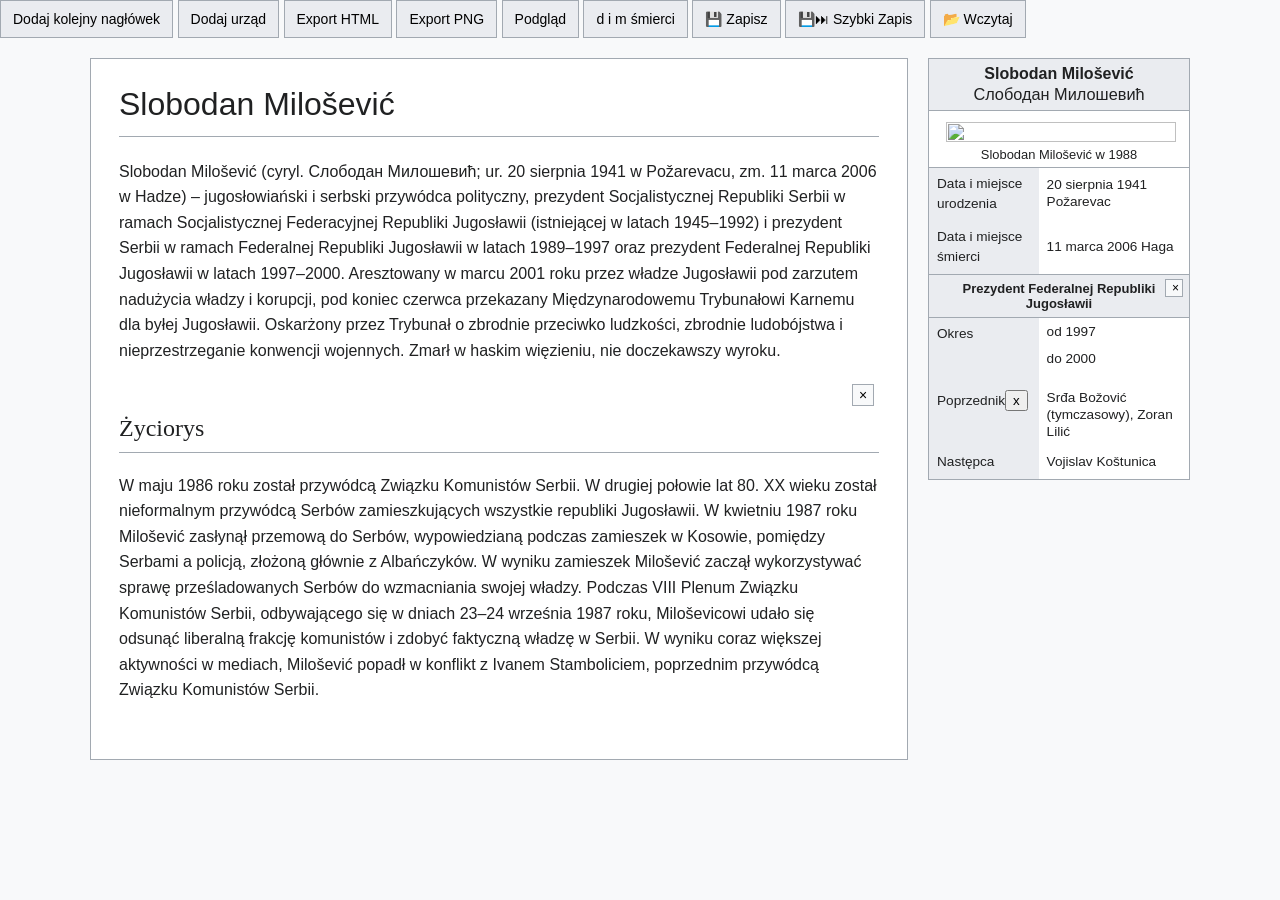
==== index.html @ a5c66182 "Update index.html" ====
<head>
    <link rel="stylesheet" href="style.css">
    <script src="script.js" defer></script>
    <script src="https://html2canvas.hertzen.com/dist/html2canvas.min.js"></script>
</head>
<body spellcheck="false">
    <button id="addSectionBtn" class="side-btn">Dodaj kolejny nagłówek</button>
    <button id="addOffice" class="side-btn">Dodaj urząd</button>
    <button class="side-btn" onclick="exportHTML()">Export HTML</button>
    <button class="side-btn" onclick="exportPNG()">Export PNG</button>
    <button class="side-btn" id="previewBtn">Podgląd</button>
    <button id="removeDeath" class="side-btn toggle-death">d i m śmierci</button>
    <button class="side-btn" onclick="saveProject()">💾 Zapisz</button>
    <button class="side-btn" onclick="quickSave()">💾⏭ Szybki Zapis</button>
    <button class="side-btn" id="loadBtn" onclick="openExplorer()">📂 Wczytaj</button>
    <button id="exitPreviewBtn" class="hidden">
        ✖ Wyjdź z podglądu
    </button>
    <div id="toolbar" class="toolbar hidden">
                <button onclick="format('bold')">B</button>
                <button onclick="format('italic')">I</button>
                <button onclick="formatBlock('h3')">H3</button>
                <button onclick="openLinks()">🔗</button>
    </div>
        <div id="explorer" class="explorer hidden">
            <div class="explorer-header">
                Projekty
                <button onclick="closeExplorer()">✖</button>
            </div>

            <div id="explorerList"></div>
    </div>
    <div class="page">

        <div class="article">
            <h1 contenteditable="true">Slobodan Milošević</h1>
            <p contenteditable="true" class="tresc">Slobodan Milošević (cyryl. Слободан Милошевић; ur. 20 sierpnia 1941 w Požarevacu, zm. 11 marca 2006 w Hadze) – jugosłowiański i serbski przywódca polityczny, prezydent Socjalistycznej Republiki Serbii w ramach Socjalistycznej Federacyjnej Republiki Jugosławii (istniejącej w latach 1945–1992) i prezydent Serbii w ramach Federalnej Republiki Jugosławii w latach 1989–1997 oraz prezydent Federalnej Republiki Jugosławii w latach 1997–2000. Aresztowany w marcu 2001 roku przez władze Jugosławii pod zarzutem nadużycia władzy i korupcji, pod koniec czerwca przekazany Międzynarodowemu Trybunałowi Karnemu dla byłej Jugosławii. Oskarżony przez Trybunał o zbrodnie przeciwko ludzkości, zbrodnie ludobójstwa i nieprzestrzeganie konwencji wojennych. Zmarł w haskim więzieniu, nie doczekawszy wyroku.</p>
            <div class="section">
                <button class="delete-btn">×</button>

                <h2 contenteditable="true">Życiorys</h2>
                <p contenteditable="true">
                    W maju 1986 roku został przywódcą Związku Komunistów Serbii. W drugiej połowie lat 80. XX wieku został nieformalnym przywódcą Serbów zamieszkujących wszystkie republiki Jugosławii. W kwietniu 1987 roku Milošević zasłynął przemową do Serbów, wypowiedzianą podczas zamieszek w Kosowie, pomiędzy Serbami a policją, złożoną głównie z Albańczyków. W wyniku zamieszek Milošević zaczął wykorzystywać sprawę prześladowanych Serbów do wzmacniania swojej władzy. Podczas VIII Plenum Związku Komunistów Serbii, odbywającego się w dniach 23–24 września 1987 roku, Miloševicowi udało się odsunąć liberalną frakcję komunistów i zdobyć faktyczną władzę w Serbii. W wyniku coraz większej aktywności w mediach, Milošević popadł w konflikt z Ivanem Stamboliciem, poprzednim przywódcą Związku Komunistów Serbii.</p>
            </div>
        </div>
        
        <div class="infobox">
            <table>
                <tr><th colspan="2" contenteditable="true" class="infobox-title">Slobodan Milošević<div class="infobox-subtitle" contenteditable="true">Слободан Милошевић</div></th></tr>
                <tr><th colspan="2"><div class="thumbinfo"><img class="thumbinfo infobox-img" src="https://upload.wikimedia.org/wikipedia/commons/thumb/9/91/Stevan_Kragujevi%C4%87%2C_Slobodan_Milo%C5%A1evi%C4%87%2C_portret.jpg/960px-Stevan_Kragujevi%C4%87%2C_Slobodan_Milo%C5%A1evi%C4%87%2C_portret.jpg"></div><div class="captioninfo" contenteditable="true">Slobodan Milošević w 1988</div></th></tr>
                <tr><td class="infoleft ifirst">Data i miejsce urodzenia</td><td contenteditable="true" class="inforight ifirst">20 sierpnia 1941 Požarevac</td></tr>
                <tr class="death-content"><td class="infoleft">Data i miejsce śmierci</td><td contenteditable="true" class="inforight">11 marca 2006 Haga</td></tr>
                <tbody class="office-group">
                    <tr>
                        <td contenteditable="true" colspan="2" class="infobox-role">
                            Prezydent Federalnej Republiki Jugosławii
                            <button class="remove-office">×</button>
                        </td>
                    </tr>

                    <tr>
                        <td class="infoleft">Okres</td>
                        <td class="inforight" contenteditable="true">
                            od 1997
                            <div class="inforight" contenteditable="true">do 2000</div>
                        </td>
                    </tr>
                    <tr class="poprzednik">
                        <td class="infoleft">Poprzednik<button class="toggle-predecessor">x</button></td>
                        <td class="inforight" contenteditable="true">Srđa Božović (tymczasowy), Zoran Lilić</td>
                    </tr>
                    <tr>
                        <td class="infoleft">Następca</td>
                        <td class="inforight" contenteditable="true">Vojislav Koštunica</td>
                    </tr>
            </tbody>
            </table>
        </div>
    </div>
    <input type="file" id="imgInput" accept="image/*" hidden>
</body>
---- style.css ----
body {
    margin: 0;
    font-family: sans-serif;
    background: #f8f9fa;
    color: #202122;
    line-height: 1.6;
}

/* Layout */
.page {
    max-width: 1100px;
    margin: 20px auto;
    padding: 0 20px;
    display: flex;
    gap: 20px;
    align-items: flex-start;
}

/* Article */
.article {
    flex: 1;
    width: 500px;
    background: #fff;
    padding: 20px 28px;
    border: 1px solid #a2a9b1;
    min-width: 0;
}

/* Title */
.article h1 {
    font-size: 32px;
    font-weight: normal;
    border-bottom: 1px solid #a2a9b1;
    padding-bottom: 6px;
    margin-top: 0;
}

/* Sections */
.article h2 {
    font-family: "Linux Libertine", Georgia, Times;
    font-size: 24px;
    font-weight: normal;
    border-bottom: 1px solid #a2a9b1;
    margin-top: 30px;
    padding-bottom: 4px;
}

/* Links */
a {
    color: #0645ad;
    text-decoration: none;
}

a:hover {
    text-decoration: underline;
}

/* TOC */
.toc {
    background: #f8f9fa;
    border: 1px solid #a2a9b1;
    display: inline-block;
    padding: 10px 14px;
    font-size: 14px;
}

/* Infobox */
.infobox {
    width: 260px;
    background: #fff;
    border: 1px solid #a2a9b1;
    font-size: 14px;
    flex-shrink: 0;
}

.infobox table {
    width: 100%;
    border-collapse: collapse;
}

/* TITLE INFBOXA (szary pasek) */
.infobox-title {
    background: #eaecf0;
    text-align: center;
    font-size: 16px;
    font-weight: bold;
    padding: 6px;
    border-bottom: 1px solid #a2a9b1;
}

/* komórki */
.infobox td {
    padding: 6px 8px;
    background: #fff;
}

/* obrazek w infoboxie */
.image-cell {
    padding: 0;
    text-align: center;
    background: #fff;
}

.infobox img {
    width: 100%;
    display: block;
    cursor: pointer;
}

/* podpis zdjęcia */
.captioninfo {
    font-family: sans-serif;
    font-size: 12.92px;
    color: #202122;
    padding: 4px 6px;
    font-weight: normal;
}

/* Responsive */
@media (max-width: 900px) {
    .page {
        flex-direction: column;
    }

    .infobox {
        width: 100%;
    }
}

.infobox th.infobox-title {
    background: #eaecf0 !important;
    text-align: center;
    font-size: 16px;
    font-weight: bold;
    padding: 6px;
    border-bottom: 1px solid #a2a9b1;
}
.infobox-title {
    background: #eaecf0;
    text-align: center;
    font-size: 16.32px;
    font-weight: bold;
    padding: 6px;
    border-bottom: 1px solid #a2a9b1;
}

.infobox-subtitle {
    font-size: 16.32px;
    font-weight: normal;
    margin-top: 2px;
    color: #202122;
}
.infoleft {
    vertical-align: top;
    line-height: 1.5;
    font-size: 13.6px;
    background: #eaecf0 !important;
}
.inforight {
    font-size: 13.6px;
    margin-top: 10px;
    margin-bottom: 10px;
    line-height: 1.25;
}
.ifirst {
    border-top: 1px solid #a2a9b1;
}
.thumbinfo {
    width: 230px;

    background: #fff;

    padding: 0px; /* TO robi „białe pole” */
    margin-left: 8px;
    margin-right: 20px;
    margin-top: 10px;
    margin-bottom: 1px;
}

.thumbinfo img {
    width: 100%;
    height: auto;
    display: block;
}
.infobox-role {
    background: #eaecf0 !important;
    text-align: center;
    font-weight: bold;
    font-size: 13px;
    padding: 6px;
    border-top: 1px solid #a2a9b1;
    border-bottom: 1px solid #a2a9b1;
}
.podpistd {
    border-top: 1px solid #a2a9b1;
    border-bottom: 1px solid #a2a9b1;
}
.tresc {
    font-size: 16px;
    font-family: sans-serif;
    margin: 8px 0px 16px;
}
.toolbar {
    position: absolute;
    background: #fff;
    border: 1px solid #a2a9b1;
    padding: 4px;
    display: flex;
    gap: 5px;
    z-index: 9999;
}

.hidden {
    display: none;
}
.side-btn {
    padding: 10px 12px;
    background: #eaecf0;
    border: 1px solid #a2a9b1;
    cursor: pointer;
    font-size: 14px;
}

.side-btn:hover {
    background: #dfe3e8;
}
.section {
    position: relative;
    margin-bottom: 20px;
    overflow: auto;
    position: relative;
}

.delete-btn {
    position: absolute;
    top: 5px;
    right: 5px;

    width: 22px;
    height: 22px;

    border: 1px solid #a2a9b1;
    background: #f8f9fa;
    cursor: pointer;

    font-size: 14px;
    line-height: 18px;
}

.delete-btn:hover {
    background: #e6e6e6;
}
.infobox-role {
    position: relative;
}

.remove-office {
    position: absolute;
    right: 6px;
    top: 4px;

    width: 18px;
    height: 18px;

    border: 1px solid #a2a9b1;
    background: #f8f9fa;
    cursor: pointer;
    font-size: 12px;
}

.remove-office:hover {
    background: #e6e6e6;
}
.thumb {
    float: right;
    width: 260px;
    margin: 0 0 12px 16px;
    background: #f8f9fa;
    border: 1px solid #a2a9b1;
    padding: 4px;
}
.thumb img {
    width: 100%;
    height: auto;
    display: block;
}
.caption {
    font-size: 14.144px;
    line-height: 1.2;
    text-align: left;

    padding-top: 3px;
    color: #202122;
}
.editable-img {
    cursor: pointer;
}
.add-img-btn {
    display: block;
    margin-top: 10px;

    background: #eaecf0;
    border: 1px solid #a2a9b1;
    cursor: pointer;
    font-size: 12px;
}

.add-img-btn:hover {
    background: #dfe3e8;
}
.export-hide {
    display: none !important;
}
.export-mode {
    display: none !important;
}
.hidden-death {
    display: none;
}
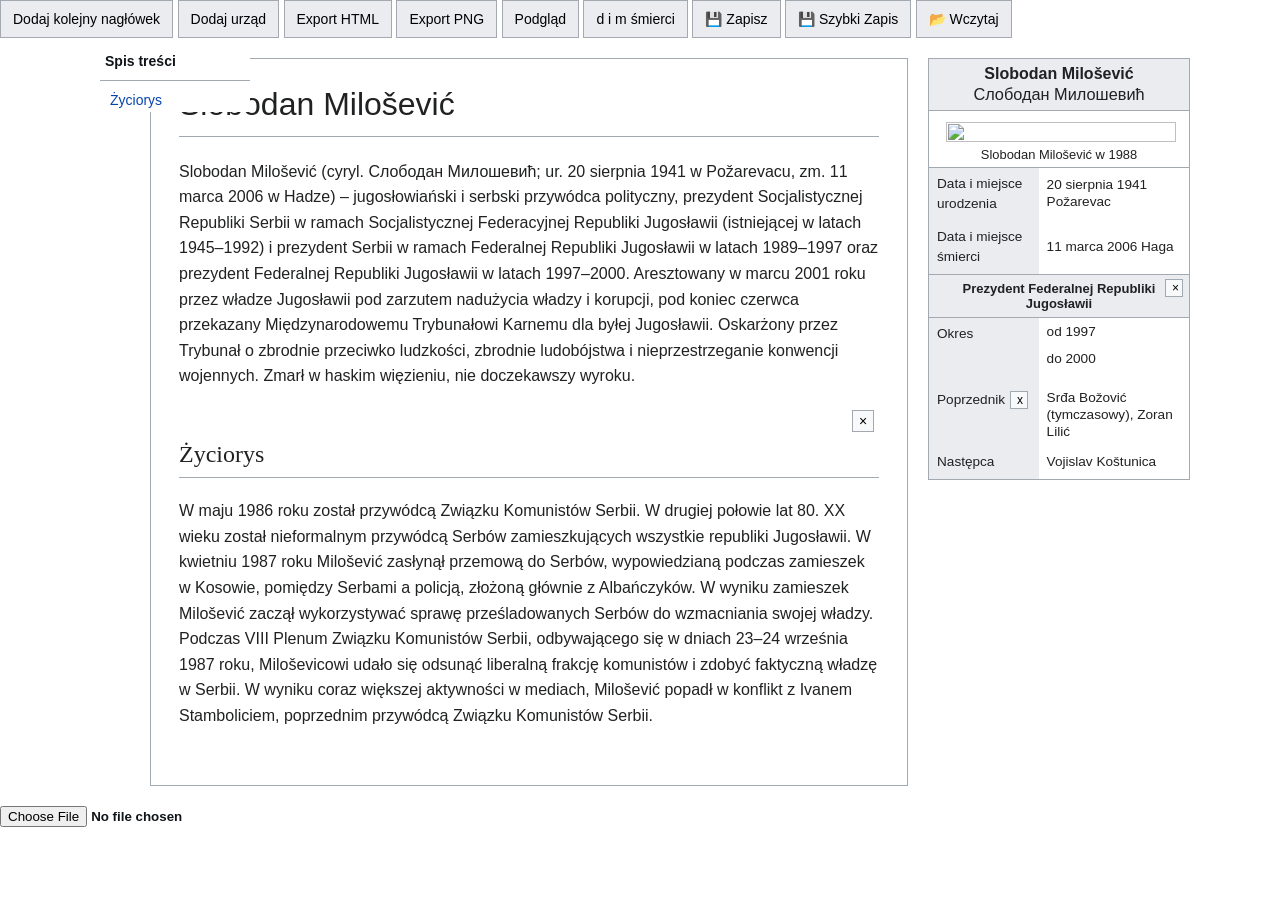
==== commit c2642f62: "Add files via upload" ====
--- a/index.html
+++ b/index.html
@@ -1,81 +1,92 @@
-<head>
-    <link rel="stylesheet" href="style.css">
-    <script src="script.js" defer></script>
-    <script src="https://html2canvas.hertzen.com/dist/html2canvas.min.js"></script>
-</head>
-<body spellcheck="false">
-    <button id="addSectionBtn" class="side-btn">Dodaj kolejny nagłówek</button>
-    <button id="addOffice" class="side-btn">Dodaj urząd</button>
-    <button class="side-btn" onclick="exportHTML()">Export HTML</button>
-    <button class="side-btn" onclick="exportPNG()">Export PNG</button>
-    <button class="side-btn" id="previewBtn">Podgląd</button>
-    <button id="removeDeath" class="side-btn toggle-death">d i m śmierci</button>
-    <button class="side-btn" onclick="saveProject()">💾 Zapisz</button>
-    <button class="side-btn" onclick="quickSave()">💾⏭ Szybki Zapis</button>
-    <button class="side-btn" id="loadBtn" onclick="openExplorer()">📂 Wczytaj</button>
-    <button id="exitPreviewBtn" class="hidden">
-        ✖ Wyjdź z podglądu
-    </button>
-    <div id="toolbar" class="toolbar hidden">
-                <button onclick="format('bold')">B</button>
-                <button onclick="format('italic')">I</button>
-                <button onclick="formatBlock('h3')">H3</button>
-                <button onclick="openLinks()">🔗</button>
-    </div>
-        <div id="explorer" class="explorer hidden">
-            <div class="explorer-header">
-                Projekty
-                <button onclick="closeExplorer()">✖</button>
-            </div>
-
-            <div id="explorerList"></div>
-    </div>
-    <div class="page">
-
-        <div class="article">
-            <h1 contenteditable="true">Slobodan Milošević</h1>
-            <p contenteditable="true" class="tresc">Slobodan Milošević (cyryl. Слободан Милошевић; ur. 20 sierpnia 1941 w Požarevacu, zm. 11 marca 2006 w Hadze) – jugosłowiański i serbski przywódca polityczny, prezydent Socjalistycznej Republiki Serbii w ramach Socjalistycznej Federacyjnej Republiki Jugosławii (istniejącej w latach 1945–1992) i prezydent Serbii w ramach Federalnej Republiki Jugosławii w latach 1989–1997 oraz prezydent Federalnej Republiki Jugosławii w latach 1997–2000. Aresztowany w marcu 2001 roku przez władze Jugosławii pod zarzutem nadużycia władzy i korupcji, pod koniec czerwca przekazany Międzynarodowemu Trybunałowi Karnemu dla byłej Jugosławii. Oskarżony przez Trybunał o zbrodnie przeciwko ludzkości, zbrodnie ludobójstwa i nieprzestrzeganie konwencji wojennych. Zmarł w haskim więzieniu, nie doczekawszy wyroku.</p>
-            <div class="section">
-                <button class="delete-btn">×</button>
-
-                <h2 contenteditable="true">Życiorys</h2>
-                <p contenteditable="true">
-                    W maju 1986 roku został przywódcą Związku Komunistów Serbii. W drugiej połowie lat 80. XX wieku został nieformalnym przywódcą Serbów zamieszkujących wszystkie republiki Jugosławii. W kwietniu 1987 roku Milošević zasłynął przemową do Serbów, wypowiedzianą podczas zamieszek w Kosowie, pomiędzy Serbami a policją, złożoną głównie z Albańczyków. W wyniku zamieszek Milošević zaczął wykorzystywać sprawę prześladowanych Serbów do wzmacniania swojej władzy. Podczas VIII Plenum Związku Komunistów Serbii, odbywającego się w dniach 23–24 września 1987 roku, Miloševicowi udało się odsunąć liberalną frakcję komunistów i zdobyć faktyczną władzę w Serbii. W wyniku coraz większej aktywności w mediach, Milošević popadł w konflikt z Ivanem Stamboliciem, poprzednim przywódcą Związku Komunistów Serbii.</p>
-            </div>
-        </div>
-        
-        <div class="infobox">
-            <table>
-                <tr><th colspan="2" contenteditable="true" class="infobox-title">Slobodan Milošević<div class="infobox-subtitle" contenteditable="true">Слободан Милошевић</div></th></tr>
-                <tr><th colspan="2"><div class="thumbinfo"><img class="thumbinfo infobox-img" src="https://upload.wikimedia.org/wikipedia/commons/thumb/9/91/Stevan_Kragujevi%C4%87%2C_Slobodan_Milo%C5%A1evi%C4%87%2C_portret.jpg/960px-Stevan_Kragujevi%C4%87%2C_Slobodan_Milo%C5%A1evi%C4%87%2C_portret.jpg"></div><div class="captioninfo" contenteditable="true">Slobodan Milošević w 1988</div></th></tr>
-                <tr><td class="infoleft ifirst">Data i miejsce urodzenia</td><td contenteditable="true" class="inforight ifirst">20 sierpnia 1941 Požarevac</td></tr>
-                <tr class="death-content"><td class="infoleft">Data i miejsce śmierci</td><td contenteditable="true" class="inforight">11 marca 2006 Haga</td></tr>
-                <tbody class="office-group">
-                    <tr>
-                        <td contenteditable="true" colspan="2" class="infobox-role">
-                            Prezydent Federalnej Republiki Jugosławii
-                            <button class="remove-office">×</button>
-                        </td>
-                    </tr>
-
-                    <tr>
-                        <td class="infoleft">Okres</td>
-                        <td class="inforight" contenteditable="true">
-                            od 1997
-                            <div class="inforight" contenteditable="true">do 2000</div>
-                        </td>
-                    </tr>
-                    <tr class="poprzednik">
-                        <td class="infoleft">Poprzednik<button class="toggle-predecessor">x</button></td>
-                        <td class="inforight" contenteditable="true">Srđa Božović (tymczasowy), Zoran Lilić</td>
-                    </tr>
-                    <tr>
-                        <td class="infoleft">Następca</td>
-                        <td class="inforight" contenteditable="true">Vojislav Koštunica</td>
-                    </tr>
-            </tbody>
-            </table>
-        </div>
-    </div>
-    <input type="file" id="imgInput" accept="image/*" hidden>
-</body>
+<head>
+    <link rel="stylesheet" href="style.css">
+    <script src="script.js" defer></script>
+    <script src="https://html2canvas.hertzen.com/dist/html2canvas.min.js"></script>
+    <meta name="wiki-editor-version" content="1.0">
+</head>
+<body spellcheck="false">
+    <button id="addSectionBtn" class="side-btn">Dodaj kolejny nagłówek</button>
+    <button id="addOffice" class="side-btn">Dodaj urząd</button>
+    <button class="side-btn" onclick="exportHTML()">Export HTML</button>
+    <button class="side-btn" onclick="exportPNG()">Export PNG</button>
+    <button class="side-btn" id="previewBtn">Podgląd</button>
+    <button id="removeDeath" class="side-btn toggle-death">d i m śmierci</button>
+    <button class="side-btn" onclick="saveProject()">💾 Zapisz</button>
+    <button class="side-btn" onclick="quickSave()">💾 Szybki Zapis</button>
+    <button class="side-btn" id="loadBtn" onclick="openExplorer()">📂 Wczytaj</button>
+    <button id="exitPreviewBtn" class="hidden">
+        ✖ Wyjdź z podglądu
+    </button>
+    <div id="toolbar" class="toolbar hidden">
+                <button onclick="format('bold')">B</button>
+                <button onclick="format('italic')">I</button>
+                <button onclick="formatBlock('h3')">H3</button>
+                <button onclick="openLinks()">🔗</button>
+    </div>
+        <div id="explorer" class="explorer hidden">
+            <div class="explorer-header">
+                Projekty
+                <button onclick="closeExplorer()">✖</button>
+            </div>
+
+            <div id="explorerList"></div>
+    </div>
+    <div class="page">
+        <div class="layout">
+
+            <div class="page"></div>
+
+            <aside id="toc"><div class="toctitle">Spis treści</div>
+                <div class="pause"></div>
+                <ul id="tocList"></ul>
+            </aside>
+
+        </div>
+        <div class="article">
+            <h1 contenteditable="true">Slobodan Milošević</h1>
+            <p contenteditable="true" class="tresc">Slobodan Milošević (cyryl. Слободан Милошевић; ur. 20 sierpnia 1941 w Požarevacu, zm. 11 marca 2006 w Hadze) – jugosłowiański i serbski przywódca polityczny, prezydent Socjalistycznej Republiki Serbii w ramach Socjalistycznej Federacyjnej Republiki Jugosławii (istniejącej w latach 1945–1992) i prezydent Serbii w ramach Federalnej Republiki Jugosławii w latach 1989–1997 oraz prezydent Federalnej Republiki Jugosławii w latach 1997–2000. Aresztowany w marcu 2001 roku przez władze Jugosławii pod zarzutem nadużycia władzy i korupcji, pod koniec czerwca przekazany Międzynarodowemu Trybunałowi Karnemu dla byłej Jugosławii. Oskarżony przez Trybunał o zbrodnie przeciwko ludzkości, zbrodnie ludobójstwa i nieprzestrzeganie konwencji wojennych. Zmarł w haskim więzieniu, nie doczekawszy wyroku.</p>
+            <div class="section">
+                <button class="delete-btn">×</button>
+
+                <h2 contenteditable="true">Życiorys</h2>
+                <p contenteditable="true">
+                    W maju 1986 roku został przywódcą Związku Komunistów Serbii. W drugiej połowie lat 80. XX wieku został nieformalnym przywódcą Serbów zamieszkujących wszystkie republiki Jugosławii. W kwietniu 1987 roku Milošević zasłynął przemową do Serbów, wypowiedzianą podczas zamieszek w Kosowie, pomiędzy Serbami a policją, złożoną głównie z Albańczyków. W wyniku zamieszek Milošević zaczął wykorzystywać sprawę prześladowanych Serbów do wzmacniania swojej władzy. Podczas VIII Plenum Związku Komunistów Serbii, odbywającego się w dniach 23–24 września 1987 roku, Miloševicowi udało się odsunąć liberalną frakcję komunistów i zdobyć faktyczną władzę w Serbii. W wyniku coraz większej aktywności w mediach, Milošević popadł w konflikt z Ivanem Stamboliciem, poprzednim przywódcą Związku Komunistów Serbii.</p>
+            </div>
+        </div>
+        
+        <div class="infobox">
+            <table>
+                <tr><th colspan="2" contenteditable="true" class="infobox-title">Slobodan Milošević<div class="infobox-subtitle" contenteditable="true">Слободан Милошевић</div></th></tr>
+                <tr><th colspan="2"><div class="thumbinfo"><img class="thumbinfo infobox-img" src="https://upload.wikimedia.org/wikipedia/commons/thumb/9/91/Stevan_Kragujevi%C4%87%2C_Slobodan_Milo%C5%A1evi%C4%87%2C_portret.jpg/960px-Stevan_Kragujevi%C4%87%2C_Slobodan_Milo%C5%A1evi%C4%87%2C_portret.jpg"></div><div class="captioninfo" contenteditable="true">Slobodan Milošević w 1988</div></th></tr>
+                <tr><td class="infoleft ifirst">Data i miejsce urodzenia</td><td contenteditable="true" class="inforight ifirst">20 sierpnia 1941 Požarevac</td></tr>
+                <tr class="death-content"><td class="infoleft">Data i miejsce śmierci</td><td contenteditable="true" class="inforight">11 marca 2006 Haga</td></tr>
+                <tbody class="office-group">
+                    <tr>
+                        <td contenteditable="true" colspan="2" class="infobox-role">
+                            Prezydent Federalnej Republiki Jugosławii
+                            <button class="remove-office">×</button>
+                        </td>
+                    </tr>
+
+                    <tr>
+                        <td class="infoleft">Okres</td>
+                        <td class="inforight" contenteditable="true">
+                            od 1997
+                            <div class="inforight" contenteditable="true">do 2000</div>
+                        </td>
+                    </tr>
+                    <tr class="poprzednik">
+                        <td class="infoleft">Poprzednik<button class="toggle-predecessor">x</button></td>
+                        <td class="inforight" contenteditable="true">Srđa Božović (tymczasowy), Zoran Lilić</td>
+                    </tr>
+                    <tr>
+                        <td class="infoleft">Następca</td>
+                        <td class="inforight" contenteditable="true">Vojislav Koštunica</td>
+                    </tr>
+            </tbody>
+            </table>
+        </div>
+    </div>
+    <input type="file" id="imgInput" accept="image/*" hidden>
+    <input type="file" id="importHTML">
+</body>
--- a/style.css
+++ b/style.css
@@ -1,7 +1,7 @@
 body {
     margin: 0;
     font-family: sans-serif;
-    background: #f8f9fa;
+    background: white;
     color: #202122;
     line-height: 1.6;
 }
@@ -316,4 +316,249 @@
 }
 .hidden-death {
     display: none;
+}
+.hidden-predecessor{
+    display:none;
+}
+.toggle-predecessor {
+    margin-left: 5px;
+    width: 18px;
+    height: 18px;
+
+    border: 1px solid #a2a9b1;
+    background: #f8f9fa;
+    cursor: pointer;
+    font-size: 12px;
+}
+dialog{
+    border:none;
+    border-radius:8px;
+    padding:20px;
+    width:420px;
+}
+
+dialog::backdrop{
+    background:rgba(0,0,0,.45);
+}
+
+#projectList{
+    max-height:300px;
+    overflow:auto;
+}
+
+.project-item{
+
+    display:block;
+    width:100%;
+    margin:6px 0;
+    padding:8px;
+
+    text-align:left;
+    cursor:pointer;
+}
+.explorer {
+    position: fixed;
+    top: 50%;
+    left: 50%;
+    transform: translate(-50%, -50%);
+
+    width: 700px;
+    height: 520px;
+
+    background: #f8f9fa !important;   /* solidne tło */
+    border: 1px solid #8a8a8a;
+    border-radius: 8px;
+    box-shadow: 0 12px 40px rgba(0, 0, 0, 0.4);
+    
+    overflow: hidden;
+    font-family: "Segoe UI", system-ui, sans-serif;
+    font-size: 14px;
+    z-index: 10000;           /* musi być wysoko */
+    display: none;
+}
+
+/* Pasek tytułu */
+.explorer-header {
+    background: #0078d7 !important;
+    color: white;
+    padding: 6px 12px;
+    display: flex;
+    align-items: center;
+    justify-content: space-between;
+    font-weight: 600;
+    height: 38px;
+    border-bottom: 1px solid #106ebe;
+    user-select: none;
+}
+
+.explorer-header button {
+    background: transparent;
+    border: none;
+    color: white;
+    font-size: 18px;
+    width: 32px;
+    height: 32px;
+    display: flex;
+    align-items: center;
+    justify-content: center;
+    border-radius: 4px;
+    cursor: pointer;
+}
+
+.explorer-header button:hover {
+    background: rgba(255, 255, 255, 0.25);
+}
+
+/* Lista */
+#explorerList {
+    height: calc(100% - 38px);
+    overflow-y: auto;
+    background: white !important;   /* też solidne */
+    padding: 8px 0;
+}
+.file {
+    display: flex;
+    justify-content: space-between;
+    align-items: center;
+
+    padding: 6px 8px;
+    margin-bottom: 4px;
+
+    background: white;
+    border: 1px solid #ddd;
+    cursor: pointer;
+}
+
+.file:hover {
+    background: #e6f1ff;
+}
+
+.file-name {
+    flex: 1;
+}
+
+.file-delete {
+    color: red;
+    cursor: pointer;
+    margin-left: 10px;
+}
+.project-thumb {
+    width: 220px;
+    height: 140px;
+    overflow: hidden;
+    border: 1px solid #ccc;
+    border-radius: 6px;
+    background: white;
+    cursor: pointer;
+    position: relative;
+}
+
+.project-thumb .page {
+    transform: scale(0.25);
+    transform-origin: top left;
+    width: 800px; /* MUSI odpowiadać twojemu layoutowi */
+    pointer-events: none;
+}
+.project-thumb:hover {
+    transform: scale(1.5);
+    z-index: 999;
+}
+.internal-link {
+    color: #1a73e8;
+    text-decoration: underline;
+    cursor: pointer;
+}
+.preview-mode {
+    cursor: default;
+}
+
+.preview-mode .editable-img,
+.preview-mode a {
+    pointer-events: auto; /* linki działają */
+}
+
+.preview-mode * {
+    user-select: text;
+}
+#toc {
+    position: fixed;
+    top: 50px;
+    left: 100px;
+    width: 150px;
+    max-height: 80vh;
+    overflow-y: auto;
+    background: white;
+    z-index: 1000;
+    margin: 0;
+    padding: 0;
+    box-sizing: border-box;
+
+    overflow-y: auto;
+
+    font-family: Arial, sans-serif;
+    font-size: 14px;
+
+
+    background: white;
+}
+.toc-group, .toc-h2 , .toc-h3 {
+    margin: 0;
+}
+
+#toc li {
+    margin: 1px 0;
+}
+ul#tocList {
+    margin: 0;
+    padding-left:10px;
+    padding-right: 0px;
+}
+
+.toggle {
+    visibility: hidden;
+}
+.toc-h2 a {
+    display: block;
+    white-space: normal;
+    overflow-wrap: break-word;
+    word-break: break-word;
+}
+.toc-h3 {
+    display: block;
+    white-space: nowrap;
+    overflow: hidden;
+    text-overflow: ellipsis;
+}
+.toc-h3 a {
+    display: block;
+    white-space: normal;
+    overflow-wrap: break-word;
+    word-break: break-word;
+}
+#toc .toc-h3 {
+    display: block;
+    padding-left: 30px;
+    margin: 2px 0;
+}
+.toc-group {
+    margin-top: 0px;
+    padding-top: 0px;
+}
+.toctitle {
+    font-weight: bold;
+    font-size: 14px;
+    font-family: sans-serif;
+    color: #101418;
+    text-align: left;
+    margin-left: 5px;
+}
+.pause {
+    border-bottom: 1px solid #a2a9b1;
+    margin: 8px 0;
+}
+#importHTML {
+    font-family: sans-serif;
+    font-weight: 600;
+    color: #101418;
+    background-color: white;
 }
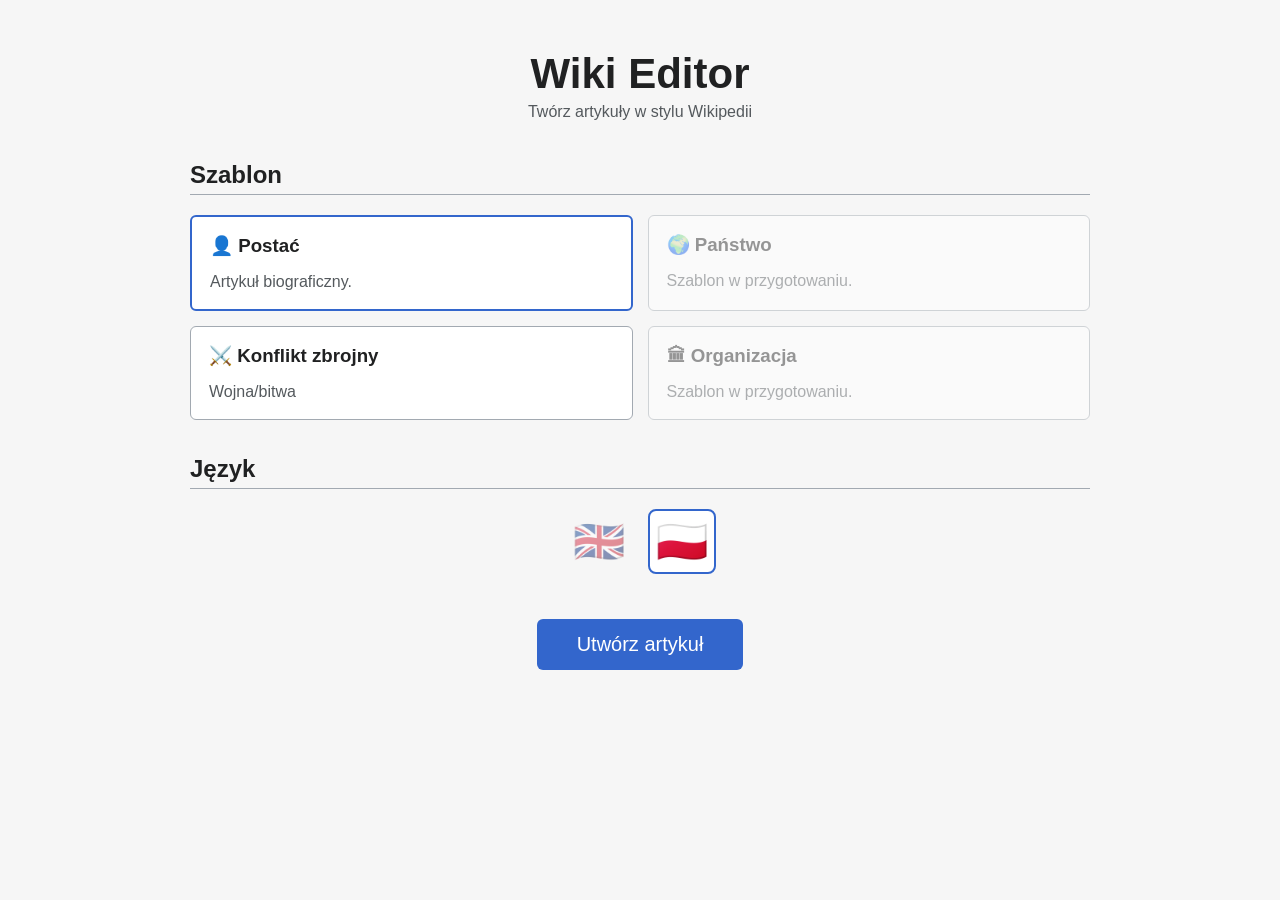
==== commit 5f236d7a: "Update index.html" ====
--- a/index.html
+++ b/index.html
@@ -1,92 +1,263 @@
+<!DOCTYPE html>
+<html lang="pl">
 <head>
-    <link rel="stylesheet" href="style.css">
-    <script src="script.js" defer></script>
-    <script src="https://html2canvas.hertzen.com/dist/html2canvas.min.js"></script>
-    <meta name="wiki-editor-version" content="1.0">
+<meta charset="UTF-8">
+<title>Wiki Editor</title>
+
+<style>
+body{
+    margin:0;
+    background:#f6f6f6;
+    font-family:Arial,Helvetica,sans-serif;
+    color:#202122;
+}
+
+.container{
+    width:900px;
+    margin:50px auto;
+}
+
+h1{
+    text-align:center;
+    margin-bottom:5px;
+    font-size:42px;
+}
+
+.subtitle{
+    text-align:center;
+    color:#54595d;
+    margin-bottom:40px;
+}
+
+h2{
+    border-bottom:1px solid #a2a9b1;
+    padding-bottom:5px;
+    margin-top:35px;
+}
+
+.templates{
+    display:grid;
+    grid-template-columns:repeat(2,1fr);
+    gap:15px;
+}
+
+.template{
+    background:white;
+    border:1px solid #a2a9b1;
+    border-radius:6px;
+    padding:18px;
+    cursor:pointer;
+    transition:.15s;
+}
+
+.template:hover:not(.disabled){
+    border-color:#36c;
+    box-shadow:0 0 10px rgba(0,0,0,.1);
+}
+
+.template.selected{
+    border:2px solid #36c;
+}
+
+.template h3{
+    margin:0;
+}
+
+.template p{
+    color:#54595d;
+    margin-bottom:0;
+}
+
+.disabled{
+    opacity:.45;
+    cursor:not-allowed;
+}
+
+.wip{
+    float:right;
+    color:#b32424;
+    font-size:13px;
+    font-weight:bold;
+}
+
+.languages{
+    display:flex;
+    gap:15px;
+    justify-content:center;
+    margin-top:20px;
+}
+
+.flag{
+    font-size:42px;
+    cursor:pointer;
+    transition:.15s;
+    border:2px solid transparent;
+    border-radius:8px;
+    padding:6px;
+}
+
+.flag:hover{
+    transform:scale(1.08);
+}
+
+.flag.selected{
+    border-color:#36c;
+    background:white;
+}
+
+button{
+    display:block;
+    margin:45px auto;
+    font-size:20px;
+    padding:14px 40px;
+    background:#36c;
+    color:white;
+    border:none;
+    border-radius:6px;
+    cursor:pointer;
+}
+
+button:hover{
+    background:#447ff5;
+}
+</style>
+
 </head>
-<body spellcheck="false">
-    <button id="addSectionBtn" class="side-btn">Dodaj kolejny nagłówek</button>
-    <button id="addOffice" class="side-btn">Dodaj urząd</button>
-    <button class="side-btn" onclick="exportHTML()">Export HTML</button>
-    <button class="side-btn" onclick="exportPNG()">Export PNG</button>
-    <button class="side-btn" id="previewBtn">Podgląd</button>
-    <button id="removeDeath" class="side-btn toggle-death">d i m śmierci</button>
-    <button class="side-btn" onclick="saveProject()">💾 Zapisz</button>
-    <button class="side-btn" onclick="quickSave()">💾 Szybki Zapis</button>
-    <button class="side-btn" id="loadBtn" onclick="openExplorer()">📂 Wczytaj</button>
-    <button id="exitPreviewBtn" class="hidden">
-        ✖ Wyjdź z podglądu
-    </button>
-    <div id="toolbar" class="toolbar hidden">
-                <button onclick="format('bold')">B</button>
-                <button onclick="format('italic')">I</button>
-                <button onclick="formatBlock('h3')">H3</button>
-                <button onclick="openLinks()">🔗</button>
-    </div>
-        <div id="explorer" class="explorer hidden">
-            <div class="explorer-header">
-                Projekty
-                <button onclick="closeExplorer()">✖</button>
-            </div>
-
-            <div id="explorerList"></div>
-    </div>
-    <div class="page">
-        <div class="layout">
-
-            <div class="page"></div>
-
-            <aside id="toc"><div class="toctitle">Spis treści</div>
-                <div class="pause"></div>
-                <ul id="tocList"></ul>
-            </aside>
-
-        </div>
-        <div class="article">
-            <h1 contenteditable="true">Slobodan Milošević</h1>
-            <p contenteditable="true" class="tresc">Slobodan Milošević (cyryl. Слободан Милошевић; ur. 20 sierpnia 1941 w Požarevacu, zm. 11 marca 2006 w Hadze) – jugosłowiański i serbski przywódca polityczny, prezydent Socjalistycznej Republiki Serbii w ramach Socjalistycznej Federacyjnej Republiki Jugosławii (istniejącej w latach 1945–1992) i prezydent Serbii w ramach Federalnej Republiki Jugosławii w latach 1989–1997 oraz prezydent Federalnej Republiki Jugosławii w latach 1997–2000. Aresztowany w marcu 2001 roku przez władze Jugosławii pod zarzutem nadużycia władzy i korupcji, pod koniec czerwca przekazany Międzynarodowemu Trybunałowi Karnemu dla byłej Jugosławii. Oskarżony przez Trybunał o zbrodnie przeciwko ludzkości, zbrodnie ludobójstwa i nieprzestrzeganie konwencji wojennych. Zmarł w haskim więzieniu, nie doczekawszy wyroku.</p>
-            <div class="section">
-                <button class="delete-btn">×</button>
-
-                <h2 contenteditable="true">Życiorys</h2>
-                <p contenteditable="true">
-                    W maju 1986 roku został przywódcą Związku Komunistów Serbii. W drugiej połowie lat 80. XX wieku został nieformalnym przywódcą Serbów zamieszkujących wszystkie republiki Jugosławii. W kwietniu 1987 roku Milošević zasłynął przemową do Serbów, wypowiedzianą podczas zamieszek w Kosowie, pomiędzy Serbami a policją, złożoną głównie z Albańczyków. W wyniku zamieszek Milošević zaczął wykorzystywać sprawę prześladowanych Serbów do wzmacniania swojej władzy. Podczas VIII Plenum Związku Komunistów Serbii, odbywającego się w dniach 23–24 września 1987 roku, Miloševicowi udało się odsunąć liberalną frakcję komunistów i zdobyć faktyczną władzę w Serbii. W wyniku coraz większej aktywności w mediach, Milošević popadł w konflikt z Ivanem Stamboliciem, poprzednim przywódcą Związku Komunistów Serbii.</p>
-            </div>
-        </div>
-        
-        <div class="infobox">
-            <table>
-                <tr><th colspan="2" contenteditable="true" class="infobox-title">Slobodan Milošević<div class="infobox-subtitle" contenteditable="true">Слободан Милошевић</div></th></tr>
-                <tr><th colspan="2"><div class="thumbinfo"><img class="thumbinfo infobox-img" src="https://upload.wikimedia.org/wikipedia/commons/thumb/9/91/Stevan_Kragujevi%C4%87%2C_Slobodan_Milo%C5%A1evi%C4%87%2C_portret.jpg/960px-Stevan_Kragujevi%C4%87%2C_Slobodan_Milo%C5%A1evi%C4%87%2C_portret.jpg"></div><div class="captioninfo" contenteditable="true">Slobodan Milošević w 1988</div></th></tr>
-                <tr><td class="infoleft ifirst">Data i miejsce urodzenia</td><td contenteditable="true" class="inforight ifirst">20 sierpnia 1941 Požarevac</td></tr>
-                <tr class="death-content"><td class="infoleft">Data i miejsce śmierci</td><td contenteditable="true" class="inforight">11 marca 2006 Haga</td></tr>
-                <tbody class="office-group">
-                    <tr>
-                        <td contenteditable="true" colspan="2" class="infobox-role">
-                            Prezydent Federalnej Republiki Jugosławii
-                            <button class="remove-office">×</button>
-                        </td>
-                    </tr>
-
-                    <tr>
-                        <td class="infoleft">Okres</td>
-                        <td class="inforight" contenteditable="true">
-                            od 1997
-                            <div class="inforight" contenteditable="true">do 2000</div>
-                        </td>
-                    </tr>
-                    <tr class="poprzednik">
-                        <td class="infoleft">Poprzednik<button class="toggle-predecessor">x</button></td>
-                        <td class="inforight" contenteditable="true">Srđa Božović (tymczasowy), Zoran Lilić</td>
-                    </tr>
-                    <tr>
-                        <td class="infoleft">Następca</td>
-                        <td class="inforight" contenteditable="true">Vojislav Koštunica</td>
-                    </tr>
-            </tbody>
-            </table>
-        </div>
-    </div>
-    <input type="file" id="imgInput" accept="image/*" hidden>
-    <input type="file" id="importHTML">
-</body>+<body>
+
+<div class="container">
+
+<h1 data-key="title">Wiki Editor</h1>
+
+<div class="subtitle" data-key="subtitle">
+Twórz artykuły w stylu Wikipedii
+</div>
+
+<h2 data-key="templateTitle">Szablon</h2>
+
+<div class="templates">
+
+<div class="template selected"
+     data-template="character">
+<h3 data-key="charTitle">👤 Postać</h3>
+<p data-key="charDesc">Artykuł biograficzny.</p>
+</div>
+<div class="template disabled" data-template="country">
+<h3 data-key="countryTitle">🌍 Państwo <span class="wip">WIP</span></h3>
+<p data-key="wipDesc">Szablon w przygotowaniu.</p>
+</div>
+<div class="template" data-template="war">
+<h3 data-key="warTitle">⚔️ Konflikt zbrojny <span class="wip">WIP</span></h3>
+<p data-key="warDesc">Wojna/bitwa.</p>
+</div>
+
+<div class="template disabled" data-template="org">
+<h3 data-key="orgTitle">🏛 Organizacja <span class="wip">WIP</span></h3>
+<p data-key="wipDesc">Szablon w przygotowaniu.</p>
+</div>
+
+</div>
+
+<h2 data-key="langTitle">Język</h2>
+
+<div class="languages">
+
+<div class="flag disabled"
+     data-lang="ENG">🇬🇧</div>
+<div class="flag selected"
+     data-lang="POL">🇵🇱</div>
+
+</div>
+
+<button id="createBtn" data-key="createBtn">Utwórz artykuł</button>
+
+
+<script>
+const translations = {
+    POL: {
+        title: "Wiki Editor",
+        subtitle: "Twórz artykuły w stylu Wikipedii",
+        templateTitle: "Szablon",
+
+        charTitle: "👤 Postać",
+        charDesc: "Artykuł biograficzny.",
+        warDesc: "Wojna/bitwa",
+        countryTitle: "🌍 Państwo",
+        warTitle: "⚔️ Konflikt zbrojny",
+        orgTitle: "🏛 Organizacja",
+        wipDesc: "Szablon w przygotowaniu.",
+
+        langTitle: "Język",
+        createBtn: "Utwórz artykuł"
+    },
+
+    ENG: {
+        title: "Wiki Editor",
+        subtitle: "Create Wikipedia-style articles",
+        templateTitle: "Template",
+
+        charTitle: "👤 Character",
+        charDesc: "Biography article.",
+
+        countryTitle: "🌍 Country",
+        warTitle: "⚔️ War",
+        warDesc: "War/battle",
+        orgTitle: "🏛 Organisation",
+        wipDesc: "Template in development.",
+
+        langTitle: "Language",
+        createBtn: "Create article"
+    }
+};
+let selectedTemplate="character";
+let selectedLanguage="POL";
+function setLanguage(lang) {
+    document.querySelectorAll("[data-key]").forEach(el => {
+        const key = el.dataset.key;
+
+        if (translations[lang] && translations[lang][key]) {
+            el.innerHTML = translations[lang][key];
+        }
+    });
+}
+document.querySelectorAll(".flag").forEach(flag => {
+
+    flag.onclick = () => {
+
+        document.querySelectorAll(".flag")
+            .forEach(f => f.classList.remove("selected"));
+
+        flag.classList.add("selected");
+
+        selectedLanguage = flag.dataset.lang;
+
+        setLanguage(selectedLanguage); // 🔥 DODANE
+    };
+
+});
+document.querySelectorAll(".template:not(.disabled)")
+.forEach(card=>{
+
+    card.onclick=()=>{
+
+        document.querySelectorAll(".template")
+        .forEach(c=>c.classList.remove("selected"));
+
+        card.classList.add("selected");
+
+        selectedTemplate=card.dataset.template;
+    };
+
+});
+
+document.getElementById("createBtn").onclick=()=>{
+
+    location.href=
+        `${selectedLanguage}/${selectedTemplate}/index.html`;
+
+};
+setLanguage(selectedLanguage);
+</script>
+
+</body>
+</html>
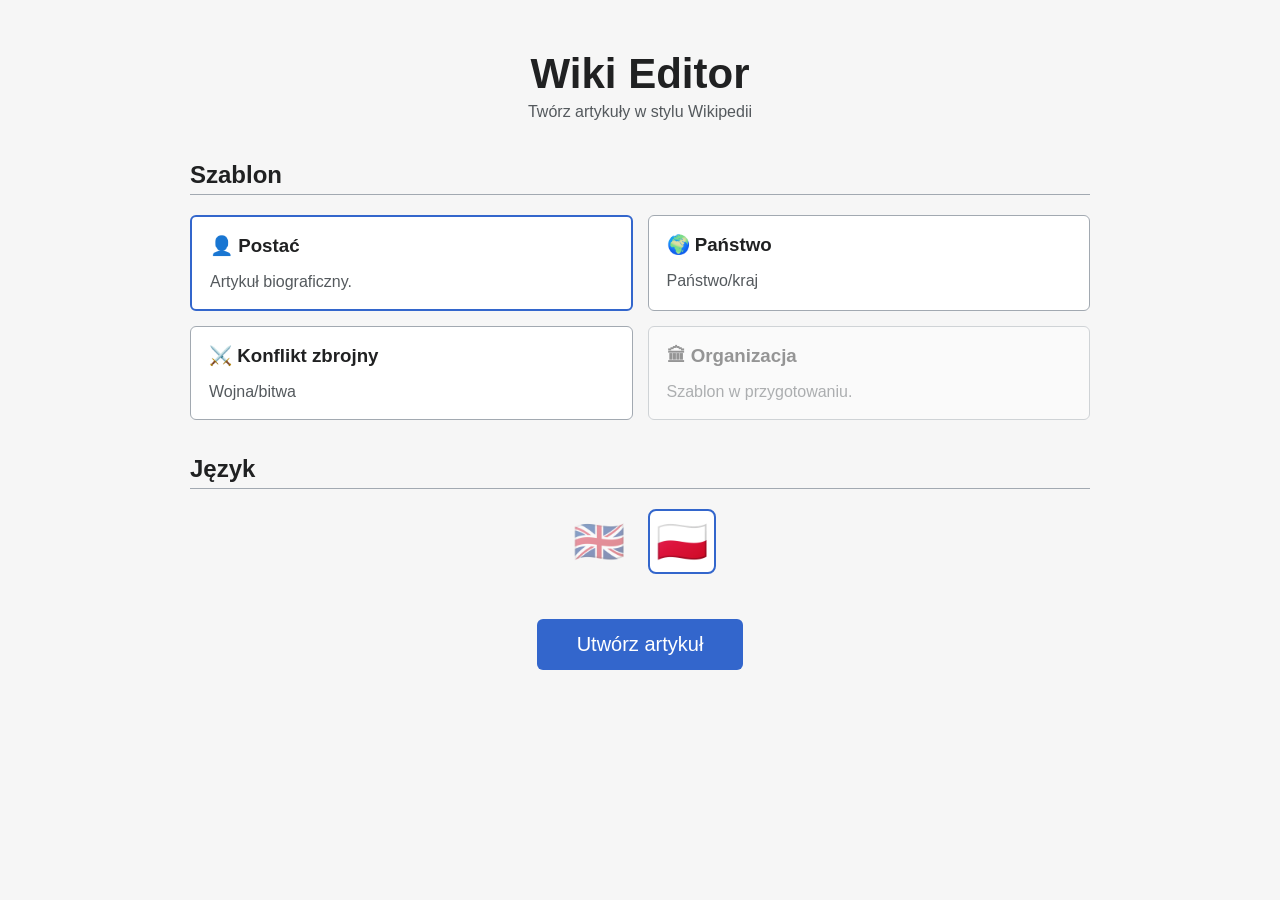
==== commit ed723455: "Update index.html" ====
--- a/index.html
+++ b/index.html
@@ -142,9 +142,9 @@
 <h3 data-key="charTitle">👤 Postać</h3>
 <p data-key="charDesc">Artykuł biograficzny.</p>
 </div>
-<div class="template disabled" data-template="country">
+<div class="template" data-template="state">
 <h3 data-key="countryTitle">🌍 Państwo <span class="wip">WIP</span></h3>
-<p data-key="wipDesc">Szablon w przygotowaniu.</p>
+<p data-key="stateDesc">Państwo/kraj.</p>
 </div>
 <div class="template" data-template="war">
 <h3 data-key="warTitle">⚔️ Konflikt zbrojny <span class="wip">WIP</span></h3>
@@ -182,6 +182,7 @@
         charTitle: "👤 Postać",
         charDesc: "Artykuł biograficzny.",
         warDesc: "Wojna/bitwa",
+        stateDesc: "Państwo/kraj",
         countryTitle: "🌍 Państwo",
         warTitle: "⚔️ Konflikt zbrojny",
         orgTitle: "🏛 Organizacja",
